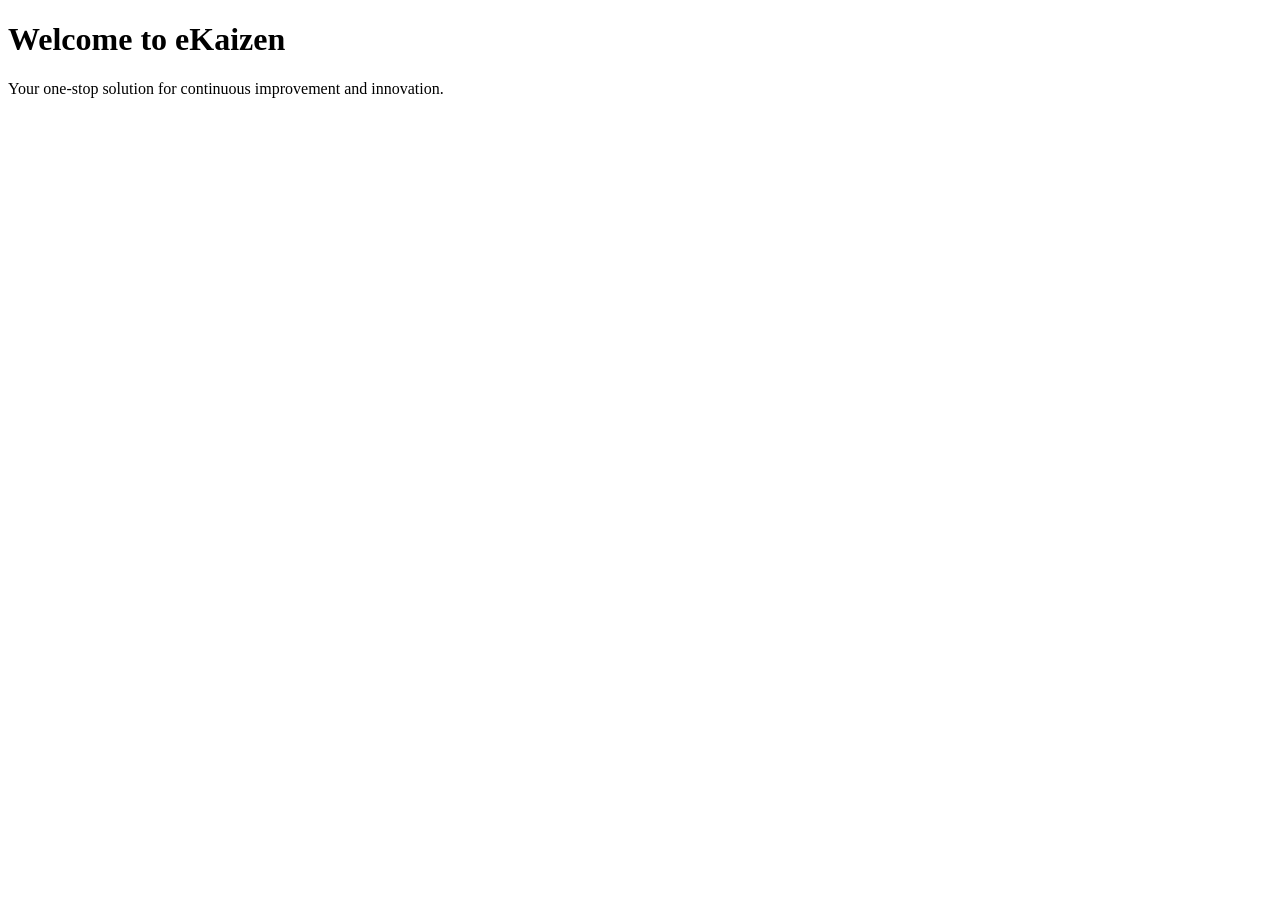
==== index.html @ 73be2fad "primer commit" ====
<!doctype html>
<html lang="en">
  <head>
    <meta charset="UTF-8" />
    <meta name="viewport" content="width=device-width, initial-scale=1.0" />
    <title>eKaizen</title>
  </head>
  <body>
    <head>
      
    </header>
    <div class="container">
      <h1>Welcome to eKaizen</h1>
      <p>Your one-stop solution for continuous improvement and innovation.</p>
    </div>
    <footer>

    </footer>
  </body>
</html>
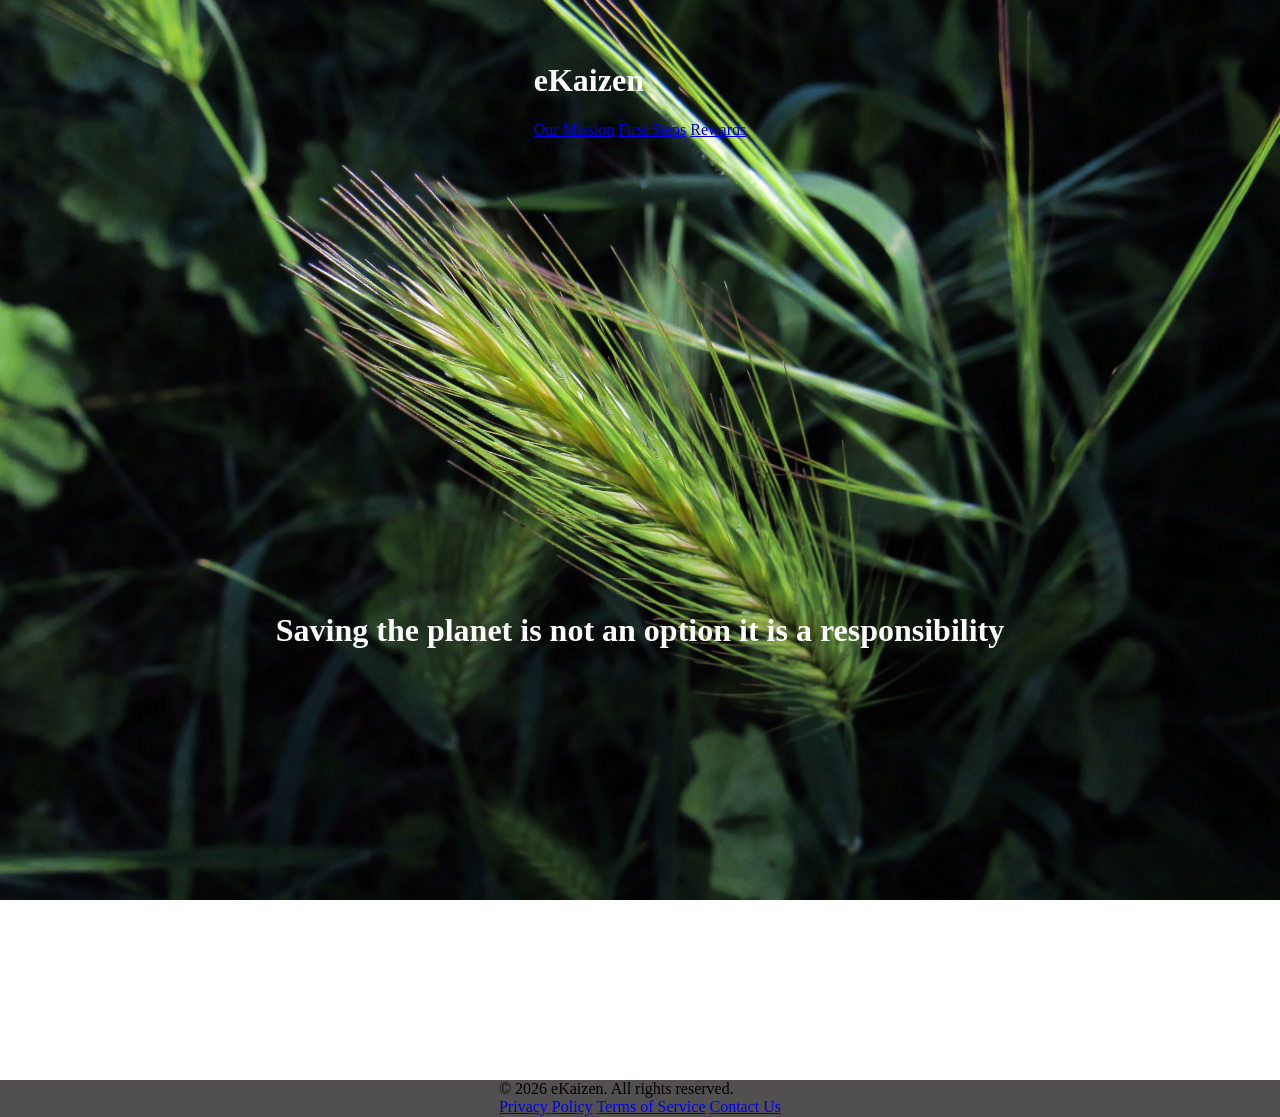
==== commit df5790e1: "subiendo el primer avance de la landing page" ====
--- a/index.html
+++ b/index.html
@@ -3,18 +3,46 @@
   <head>
     <meta charset="UTF-8" />
     <meta name="viewport" content="width=device-width, initial-scale=1.0" />
+    <!-- links to the style sheet and script -->
+     <link rel="stylesheet" href="assets/css/style.css" />
+     <link rel="stylesheet" href="assets/css/normalize.css" />
     <title>eKaizen</title>
   </head>
   <body>
-    <head>
+    
+    <header class="hero">
+
+      <div class="herocontainer">
+
+        <h1 class="title"> eKaizen</h1>
+        <nav class="navbar">
+         <ul class="nav-links">
+            <a class="nav-link" href="#">Our Mission</a>
+            <a class="nav-link" href="#">First Steps</a>
+            <a class="nav-link" href="#">Rewards</a>
+         </ul>
+       </nav>
+        
+      </div>
       
     </header>
-    <div class="container">
-      <h1>Welcome to eKaizen</h1>
-      <p>Your one-stop solution for continuous improvement and innovation.</p>
-    </div>
-    <footer>
 
+    <main class="main" >
+      <h1>Saving the <span class="keyword">planet</span> is not an <span class="keyword">option</span> it is a <span class="keyword">responsibility</span></h1>
+    </main>
+
+
+    <footer class="footer">
+        <div class="max-w-7xl mx-auto px-6 text-center md:flex md:justify-between md:items-center text-sm text-gray-400 space-y-4 md:space-y-0">
+            <div>
+                © 2026 eKaizen. All rights reserved.
+            </div>
+            <div class="flex justify-center space-x-6">
+                <a href="#" class="hover:text-brandAccent transition">Privacy Policy</a>
+                <a href="#" class="hover:text-brandAccent transition">Terms of Service</a>
+                <a href="#" class="hover:text-brandAccent transition">Contact Us</a>
+            </div>
+        </div>
     </footer>
   </body>
 </html>
--- a/assets/css/style.css
+++ b/assets/css/style.css
@@ -0,0 +1,46 @@
+:root{
+    
+}
+*{
+    margin: 0;
+    padding: 0;    
+    box-sizing: border-box; 
+}
+
+h1{
+    color: white;
+}
+
+body{
+    background-image: url(../img/bg.jpg);
+    background-size: cover;
+    background-position: center;
+    object-fit: cover;
+    background-repeat: no-repeat;
+    background-size: cover;
+    height: 100vh;
+}
+
+.hero{
+    width: 100%;
+    height: 20vh;
+    display: flex;
+    justify-content: center;
+    align-items: center;
+}
+
+.main{
+    width: 100%;
+    min-height: 100vh;
+    display: flex;
+    justify-content: center;
+    align-items: center;
+}
+
+.footer{
+    width: 100%;
+    display: flex;
+    justify-content: center;
+    align-items: center;
+    background-color: rgb(81, 79, 79);
+}
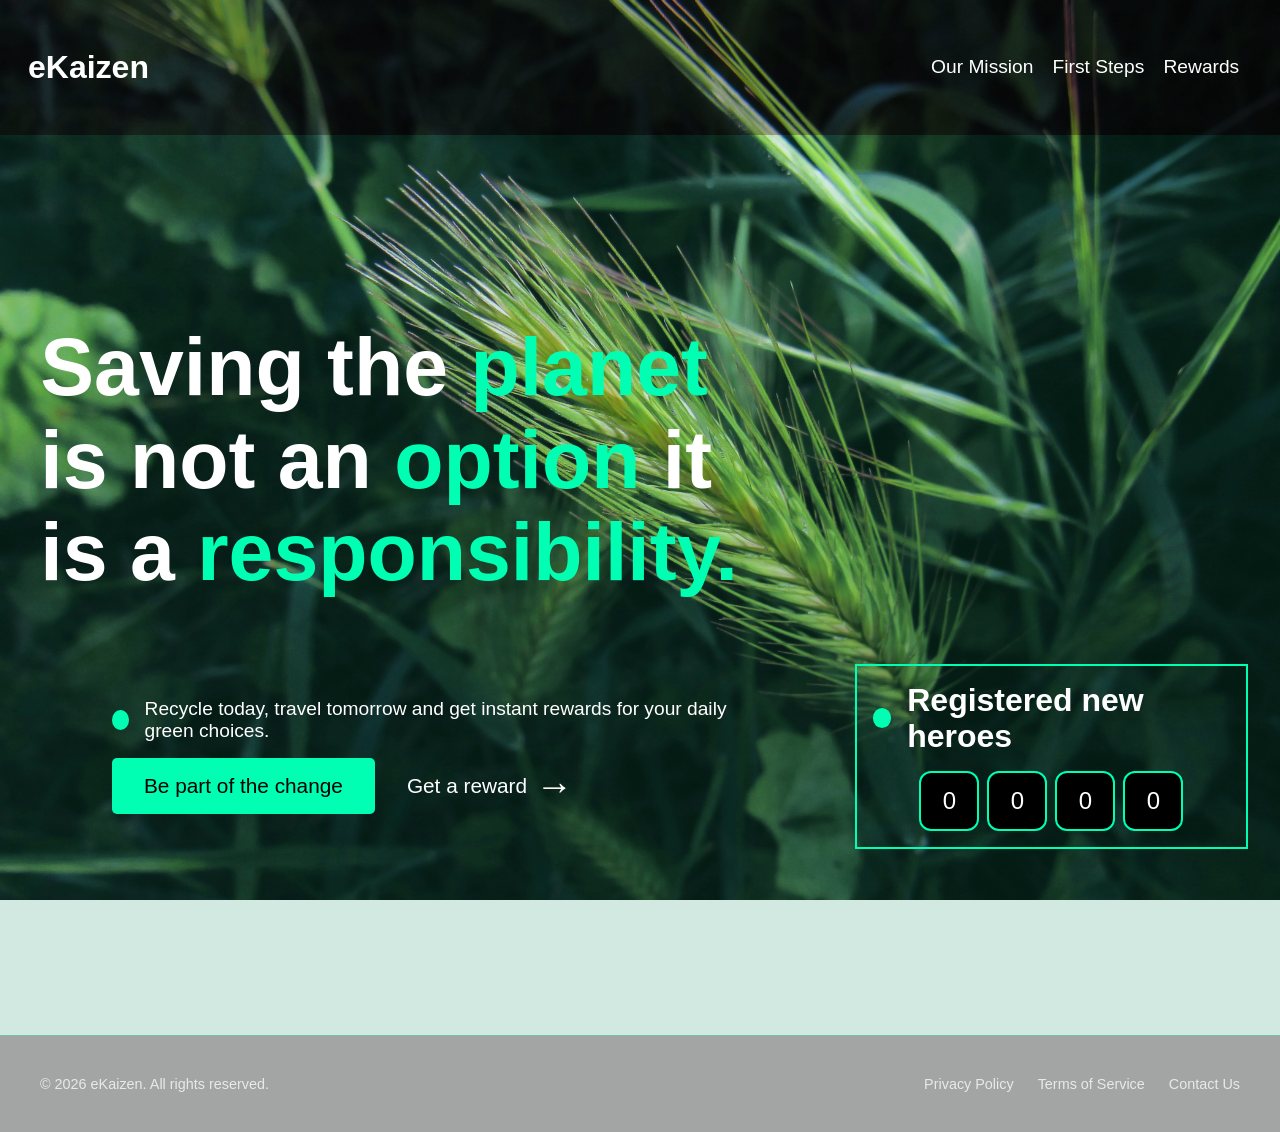
==== commit f2bc0d20: "terminando la primera parte del proyecto propio" ====
--- a/index.html
+++ b/index.html
@@ -4,45 +4,79 @@
     <meta charset="UTF-8" />
     <meta name="viewport" content="width=device-width, initial-scale=1.0" />
     <!-- links to the style sheet and script -->
-     <link rel="stylesheet" href="assets/css/style.css" />
-     <link rel="stylesheet" href="assets/css/normalize.css" />
+    <link rel="stylesheet" href="assets/css/style.css" />
+    <link rel="stylesheet" href="assets/css/normalize.css" />
     <title>eKaizen</title>
   </head>
   <body>
-    
     <header class="hero">
+      <div class="herocontainer">
+        <h1 class="hero_title">eKaizen</h1>
 
-      <div class="herocontainer">
-
-        <h1 class="title"> eKaizen</h1>
-        <nav class="navbar">
-         <ul class="nav-links">
-            <a class="nav-link" href="#">Our Mission</a>
-            <a class="nav-link" href="#">First Steps</a>
-            <a class="nav-link" href="#">Rewards</a>
-         </ul>
-       </nav>
-        
+        <nav class="hero_navbar">
+          <a class="nav-link" class="linkHover" href="#">Our Mission</a>
+          <a class="nav-link" class="linkHover" href="#">First Steps</a>
+          <a class="nav-link" class="linkHover" href="#">Rewards</a>
+        </nav>
       </div>
-      
     </header>
 
-    <main class="main" >
-      <h1>Saving the <span class="keyword">planet</span> is not an <span class="keyword">option</span> it is a <span class="keyword">responsibility</span></h1>
+    <main class="main">
+      <div class="maincontainer">
+        <div class="title_main_container">
+          <h1 class="main_title">
+            Saving the <span class="keyword">planet</span> is not an
+            <span class="keyword">option</span> it is a
+            <span class="keyword">responsibility.</span>
+          </h1>
+        </div>
+
+        <div class="main_content">
+          <div class="aside_content">
+            <div class="aside_intro">
+              <span class="bullet"></span>
+              <p class="main_text">
+                Recycle today, travel tomorrow and get instant rewards for your
+                daily green choices.
+              </p>
+            </div>
+
+            <div class="asside_bottom">
+              <button class="btn_main">
+                <a href="#" class="btn_main_link">Be part of the change</a>
+              </button>
+              <a href="#" class="reward_link">
+                Get a reward <span class="reward_arrow" aria-hidden="true">→</span>
+              </a>
+            </div>
+          </div>
+
+          <div class="counter_container">
+            <div class="txt_counter">
+              <span class="bullet"></span>
+              <h2 class="counter_title">Registered new heroes</h2>
+            </div>
+
+            <div class="digits">
+              <span class="digit" id="digit1">0</span>
+              <span class="digit" id="digit2">0</span>
+              <span class="digit" id="digit3">0</span>
+              <span class="digit" id="digit3">0</span>
+            </div>
+          </div>
+        </div>
+      </div>
     </main>
 
-
     <footer class="footer">
-        <div class="max-w-7xl mx-auto px-6 text-center md:flex md:justify-between md:items-center text-sm text-gray-400 space-y-4 md:space-y-0">
-            <div>
-                © 2026 eKaizen. All rights reserved.
-            </div>
-            <div class="flex justify-center space-x-6">
-                <a href="#" class="hover:text-brandAccent transition">Privacy Policy</a>
-                <a href="#" class="hover:text-brandAccent transition">Terms of Service</a>
-                <a href="#" class="hover:text-brandAccent transition">Contact Us</a>
-            </div>
-        </div>
+      <div class="footer_inner">
+        <p class="footer_copyright">© 2026 eKaizen. All rights reserved.</p>
+        <nav class="footer_links" aria-label="Footer">
+          <a href="#">Privacy Policy</a>
+          <a href="#">Terms of Service</a>
+          <a href="#">Contact Us</a>
+        </nav>
+      </div>
     </footer>
   </body>
-</html>+</html>
--- a/assets/css/style.css
+++ b/assets/css/style.css
@@ -1,5 +1,9 @@
+/*the fonts are included in the fonts folder*/
+
 :root{
-    
+    --background-color: #0c101260;
+    --shineGreen-color: #00ffb2;
+    --darkGreen-color: #108966;
 }
 *{
     margin: 0;
@@ -7,6 +11,10 @@
     box-sizing: border-box; 
 }
 
+html{
+    overscroll-behavior-y: none;
+}
+
 h1{
     color: white;
 }
@@ -14,33 +22,284 @@
 body{
     background-image: url(../img/bg.jpg);
     background-size: cover;
-    background-position: center;
+    background-position: cover;
+    background-attachment: fixed;
     object-fit: cover;
     background-repeat: no-repeat;
     background-size: cover;
     height: 100vh;
 }
 
+/*hero section*/
 .hero{
     width: 100%;
-    height: 20vh;
-    display: flex;
-    justify-content: center;
-    align-items: center;
-}
-
+    height: 15vh;
+    display: flex;
+    flex-direction: column;
+    justify-content: center;
+    align-items: center;
+    padding:.5em;
+    background-color: var(--background-color);
+}
+
+.herocontainer{
+    width: 100%;
+    height: 100%;
+    display: flex;
+    justify-content: space-between;
+    align-items: center;
+    padding: 0px 20px;
+}
+
+.hero_title{
+    font-size: 2rem;
+    color: white;
+    font-family: 'Poppins', sans-serif;
+}
+
+.hero_navbar{
+    display: flex;
+    justify-content: space-around;
+    align-items: center;
+    padding: .2em;
+}
+
+.nav-link{
+    text-decoration: none;
+    color: white;
+    font-family: 'Poppins', sans-serif;
+    font-size: 1.2rem;
+    padding: .5em;
+    transition: all 0.02s ease-in-out;
+}
+
+.nav-link:hover{
+    text-decoration: underline;
+    color: var(--special-text-color);
+    transform: scale(1.02);
+}
+/*main section*/
 .main{
     width: 100%;
     min-height: 100vh;
-    display: flex;
-    justify-content: center;
-    align-items: center;
-}
-
+    background-color: #10896730;
+    display: flex;
+    justify-content: center;
+    align-items: center;
+}
+.maincontainer{
+    width: 100%;
+    display: flex;
+    flex-direction: column;
+    align-items: center;
+}
+.title_main_container{
+    position: relative;
+    z-index: 3;
+    min-width: 1100px;
+    width: 100%;
+}
+.main_title{
+    font-size: clamp(5rem, 6.3vw, 6.5rem);
+    color: white;
+    font-family: 'Poppins', sans-serif;
+    text-align: left;
+    padding:0 6em 0.8em .5em;
+    margin-top: 0;
+    margin-bottom: 0;
+}
+
+.keyword{
+    color: var(--shineGreen-color);
+}
+
+.main_content{
+    width: 100%;
+    position: relative;
+    padding-right: 2em;
+    padding-left: 2em;
+    display: flex;
+    flex-direction: row;
+    align-items: center;
+    justify-content: flex-start;
+    gap: 4vw;
+}
+
+.aside_content{
+    display: flex;
+    flex-direction: column;
+    align-items: flex-start;
+    gap: 1em;
+    padding-left: 5em ;
+}
+
+.aside_intro{
+    width: 90%;
+    display: flex;
+    flex-direction: row;
+    align-items: center;
+    gap: 1em;
+}
+.bullet{
+    display:inline-block;
+    width: 20px;
+    height: 20px;
+    border-radius: 50%;
+    background-color: var(--shineGreen-color);
+}
+
+.main_text{
+    color: white;
+    font-family: 'Poppins', sans-serif;
+    font-size: 1.2rem;
+    text-align: left;
+}
+
+.asside_bottom{
+    display: flex;
+    flex-direction: row;
+    justify-content: flex-start;
+    align-items: center;
+    gap: 2em;
+}
+
+.btn_main{
+    background-color: var(--shineGreen-color);
+    border: none;
+    padding: 1em 2em;
+    border-radius: 5px;
+    transition: all 0.2s ease-in-out;
+}
+
+.btn_main_link{
+    text-decoration: none;
+    color: black;
+    font-family: 'Poppins', sans-serif;
+    font-size: 1.3rem;
+}
+
+.reward_link{
+    display: inline-flex;
+    align-items: center;
+    gap: 0.4em;
+    text-decoration: none;
+    color: white;
+    font-family: 'Poppins', sans-serif;
+    font-size: 1.3rem;
+}
+
+.reward_arrow{
+    font-size: 1.8em;
+    line-height: 1;
+}
+
+.reward_link:hover{
+    text-decoration: underline;
+}
+
+.btn_main:hover{
+    background-color: var(--darkGreen-color);
+}
+
+.counter_container{
+    border: 2px solid var(--shineGreen-color);
+    height: 100%;
+    display: flex;
+    flex-direction: column;
+    align-items: flex-start;
+    gap: 1em;
+    padding: 1em;
+}
+
+.txt_counter{
+    display: flex;
+    flex-direction: row;
+    justify-content: flex-start;
+    align-items: center;
+    gap: 1em;
+}
+
+.counter_title{
+    color: white;
+    font-family: 'Poppins', sans-serif;
+    font-size: 2rem;
+    text-align: left;
+}
+
+.digits{
+    display: flex;
+    width: 100%;
+    justify-content: center;
+    gap: 0.5em;
+}
+
+.digit{
+    display: flex;
+    align-items: center;
+    justify-content: center;
+    width: 2.5em;
+    height: 2.5em;
+    border: 2px solid var(--shineGreen-color);
+    border-radius: 0.5em;
+    color: white;
+    font-family: 'Poppins', sans-serif;
+    background-color: black;
+    font-size: 1.5rem;
+}
+
+
+/*footer section*/
 .footer{
     width: 100%;
-    display: flex;
-    justify-content: center;
-    align-items: center;
-    background-color: rgb(81, 79, 79);
-}
+    padding: 1.5rem 2rem;
+    background-color: var(--background-color);
+    border-top: 1px solid rgba(0, 255, 178, 0.25);
+}
+
+.footer_inner{
+    width: min(100%, 1200px);
+    min-height: 3rem;
+    margin: 0 auto;
+    display: flex;
+    justify-content: space-between;
+    align-items: center;
+    gap: 1.5rem;
+}
+
+.footer_copyright,
+.footer_links a{
+    color: rgba(255, 255, 255, 0.75);
+    font-family: 'Poppins', sans-serif;
+    font-size: 0.9rem;
+}
+
+.footer_links{
+    display: flex;
+    flex-wrap: wrap;
+    justify-content: center;
+    gap: 1.5rem;
+}
+
+.footer_links a{
+    text-decoration: none;
+    transition: color 0.2s ease-in-out;
+}
+
+.footer_links a:hover,
+.footer_links a:focus-visible{
+    color: var(--shineGreen-color);
+}
+
+@media (max-width: 600px){
+    .footer_inner{
+        flex-direction: column;
+        text-align: center;
+        gap: 0.75rem;
+    }
+
+    .footer_links{
+        gap: 0.75rem 1rem;
+    }
+}
+
+/*Responsive Design...*/
